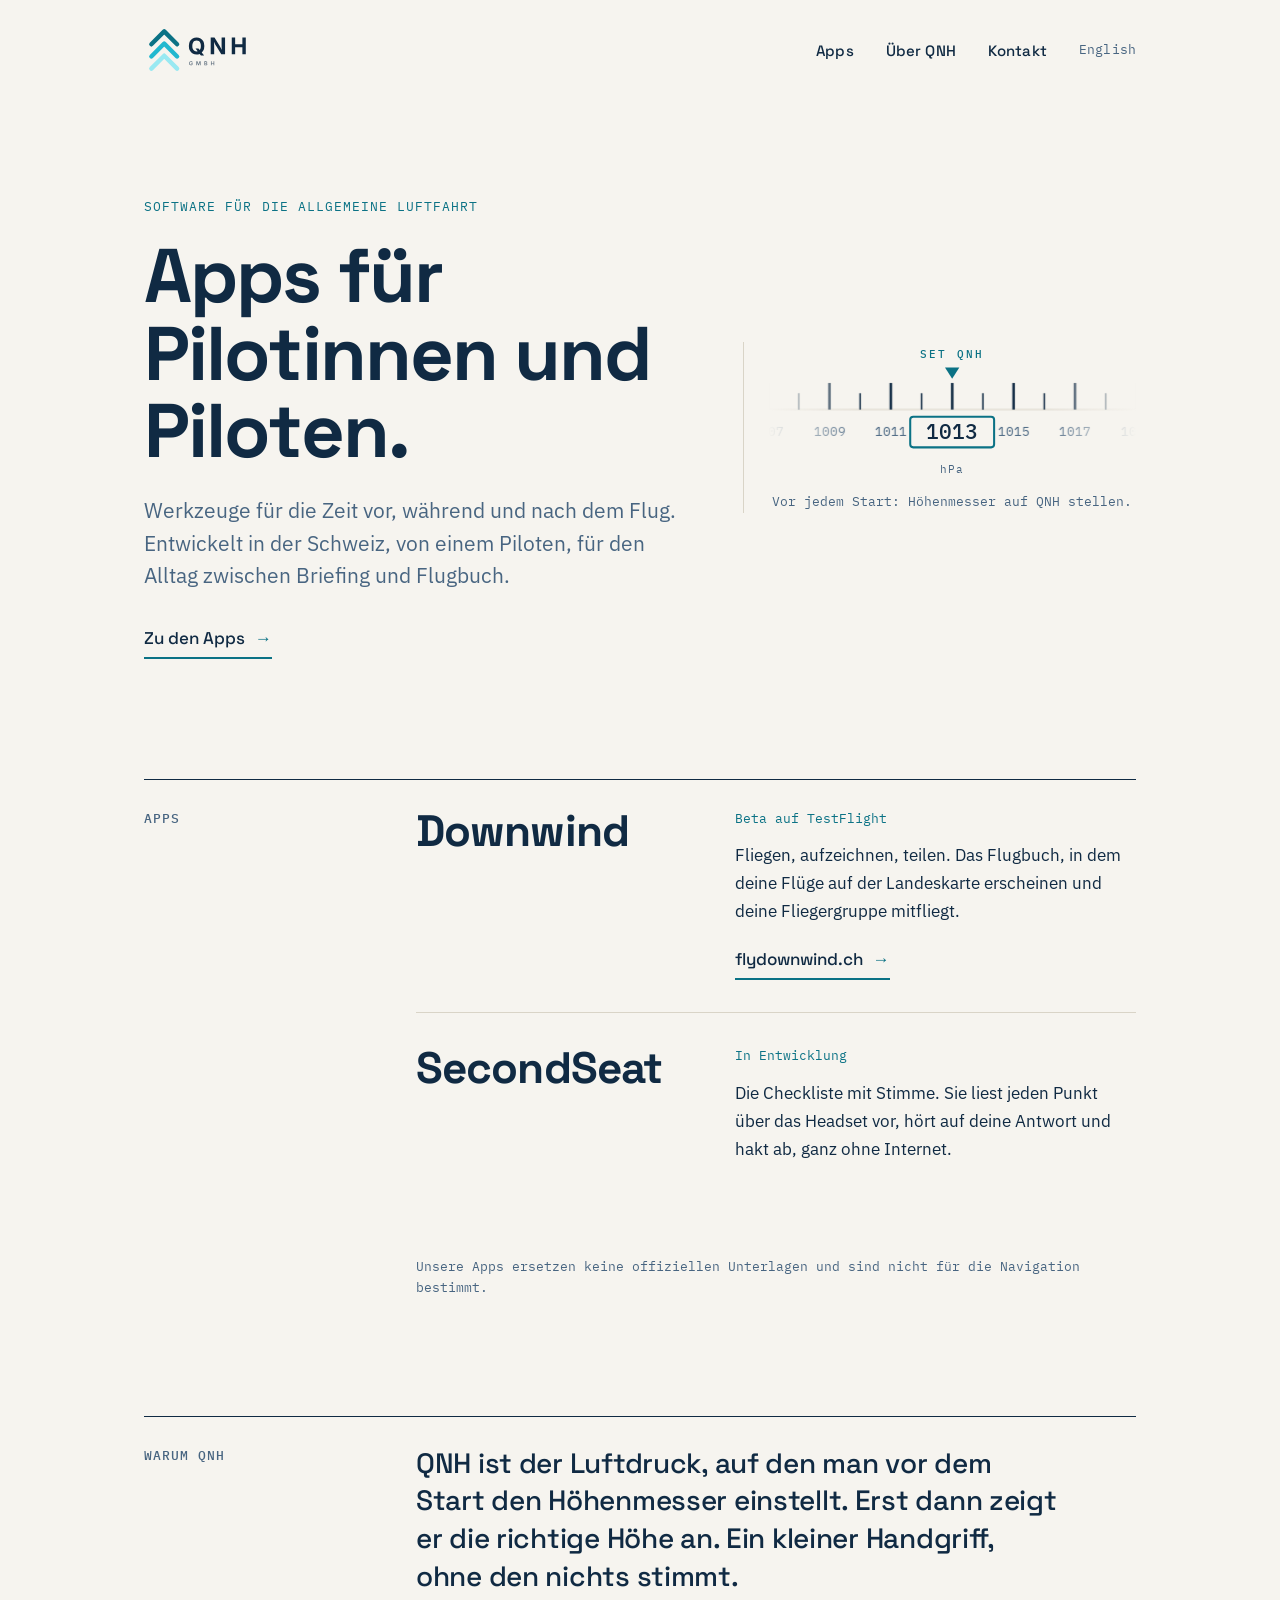
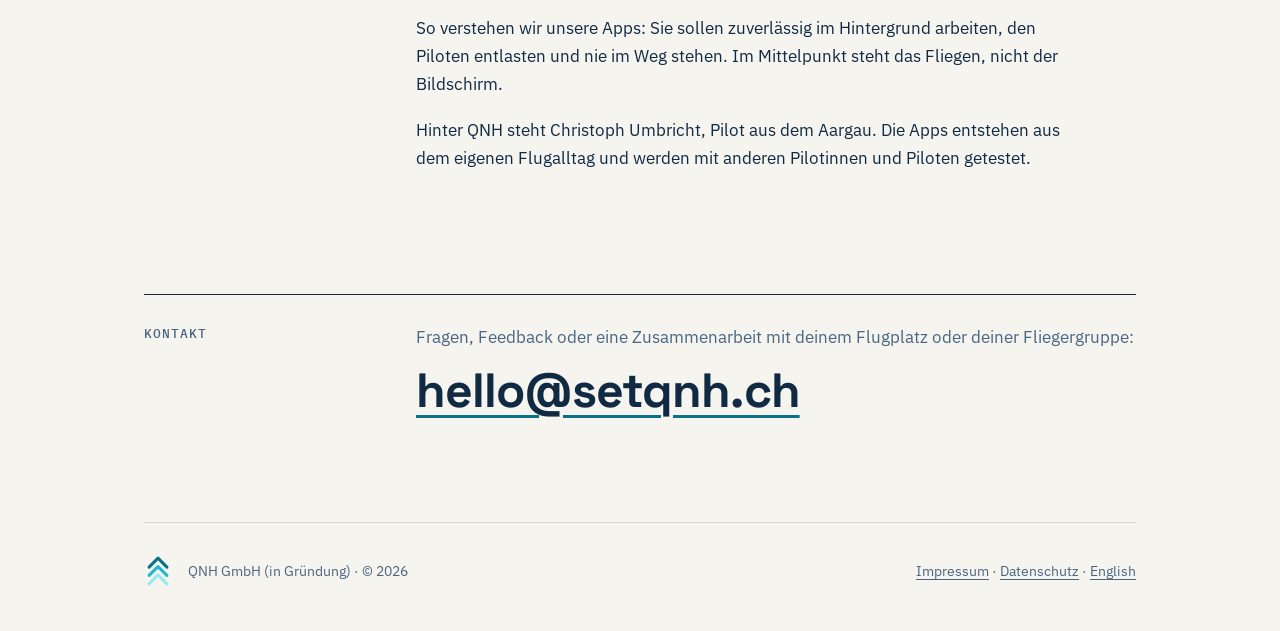
==== index.html @ a7235793 "setqnh.ch: company website (DE/EN), imprint, privacy draft, 404, hosting and social guides Co-Author" ====
<!doctype html>
<html lang="de">
<head>
<meta charset="utf-8">
<meta name="viewport" content="width=device-width, initial-scale=1">
<title>QNH – Apps für Pilotinnen und Piloten</title>
<meta name="description" content="QNH entwickelt Apps für die allgemeine Luftfahrt: Downwind und SecondSeat. Gebaut in der Schweiz, von einem Piloten.">
<link rel="canonical" href="https://setqnh.ch/">
<link rel="alternate" hreflang="de" href="https://setqnh.ch/">
<link rel="alternate" hreflang="en" href="https://setqnh.ch/en/">
<link rel="icon" href="/assets/favicon.svg" type="image/svg+xml">
<link rel="apple-touch-icon" href="/assets/apple-touch-icon.png">
<link rel="preload" href="/assets/fonts/space-grotesk-latin-700-normal.woff2" as="font" type="font/woff2" crossorigin>
<link rel="stylesheet" href="/assets/style.css">
<meta property="og:title" content="QNH – Apps für Pilotinnen und Piloten">
<meta property="og:description" content="QNH entwickelt Apps für die allgemeine Luftfahrt: Downwind und SecondSeat. Gebaut in der Schweiz, von einem Piloten.">
<meta property="og:image" content="https://setqnh.ch/assets/og.png">
<meta property="og:url" content="https://setqnh.ch/">
<meta name="theme-color" content="#F6F4EF">
</head>
<body>
<a class="skip" href="#main">Zum Inhalt springen</a>
<header class="site-head">
  <a class="brand" href="/"><img src="/assets/qnh-logo.svg" alt="QNH GmbH" width="150" height="70"></a>
  <nav aria-label="Hauptnavigation">
    <a href="/#apps">Apps</a>
    <a href="/#about">Über QNH</a>
    <a href="/#contact">Kontakt</a>
    <a class="lang" href="/en/" hreflang="en" lang="en">English</a>
  </nav>
</header>
<main id="main">
<section class="hero">
  <div class="hero-text">
    <p class="eyebrow">Software für die allgemeine Luftfahrt</p>
    <h1>Apps für Pilotinnen und Piloten.</h1>
    <p class="lead">Werkzeuge für die Zeit vor, während und nach dem Flug. Entwickelt in der Schweiz, von einem Piloten, für den Alltag zwischen Briefing und Flugbuch.</p>
    <a class="arrow-link" href="#apps">Zu den Apps</a>
  </div>
  <figure class="hero-scale">
    <svg class="scale" viewBox="0 0 360 140" role="img" aria-label="Höhenmesser-Einstellung, Standarddruck 1013 hPa">
  <defs><linearGradient id="fade" x1="0" x2="1"><stop offset="0" stop-color="#fff" stop-opacity="0"/><stop offset=".25" stop-color="#fff"/><stop offset=".75" stop-color="#fff"/><stop offset="1" stop-color="#fff" stop-opacity="0"/></linearGradient>
  <mask id="edges"><rect width="360" height="140" fill="url(#fade)"/></mask></defs>
  <text class="scale-label" x="180" y="16">SET QNH</text>
  <g mask="url(#edges)"><line class="base" x1="0" y1="66" x2="360" y2="66"/><g class="tape"><line class="major" x1="-120" y1="40" x2="-120" y2="66"/><text x="-120" y="92">1003</text><line class="" x1="-90" y1="50" x2="-90" y2="66"/><line class="major" x1="-60" y1="40" x2="-60" y2="66"/><text x="-60" y="92">1005</text><line class="" x1="-30" y1="50" x2="-30" y2="66"/><line class="major" x1="0" y1="40" x2="0" y2="66"/><text x="0" y="92">1007</text><line class="" x1="30" y1="50" x2="30" y2="66"/><line class="major" x1="60" y1="40" x2="60" y2="66"/><text x="60" y="92">1009</text><line class="" x1="90" y1="50" x2="90" y2="66"/><line class="major" x1="120" y1="40" x2="120" y2="66"/><text x="120" y="92">1011</text><line class="" x1="150" y1="50" x2="150" y2="66"/><line class="major" x1="180" y1="40" x2="180" y2="66"/><line class="" x1="210" y1="50" x2="210" y2="66"/><line class="major" x1="240" y1="40" x2="240" y2="66"/><text x="240" y="92">1015</text><line class="" x1="270" y1="50" x2="270" y2="66"/><line class="major" x1="300" y1="40" x2="300" y2="66"/><text x="300" y="92">1017</text><line class="" x1="330" y1="50" x2="330" y2="66"/><line class="major" x1="360" y1="40" x2="360" y2="66"/><text x="360" y="92">1019</text><line class="" x1="390" y1="50" x2="390" y2="66"/><line class="major" x1="420" y1="40" x2="420" y2="66"/><text x="420" y="92">1021</text><line class="" x1="450" y1="50" x2="450" y2="66"/><line class="major" x1="480" y1="40" x2="480" y2="66"/><text x="480" y="92">1023</text></g></g>
  <path class="index" d="M180 36 l-7 -11 h14 z"/>
  <rect class="window" x="139" y="73" width="82" height="30" rx="3"/>
  <text class="window-value" x="180" y="95">1013</text>
  <text class="scale-unit" x="180" y="128">hPa</text>
</svg>
    <figcaption>Vor jedem Start: Höhenmesser auf QNH stellen.</figcaption>
  </figure>
</section>

<section class="apps" id="apps" aria-labelledby="apps-title">
  <h2 id="apps-title" class="section-label">Apps</h2>
  <ul class="app-list">
    <li class="app">
      <h3>Downwind</h3>
      <p class="app-status">Beta auf TestFlight</p>
      <p class="app-text">Fliegen, aufzeichnen, teilen. Das Flugbuch, in dem deine Flüge auf der Landeskarte erscheinen und deine Fliegergruppe mitfliegt.</p>
      <a class="arrow-link" href="https://flydownwind.ch/de/">flydownwind.ch</a>
    </li>
    <li class="app">
      <h3>SecondSeat</h3>
      <p class="app-status">In Entwicklung</p>
      <p class="app-text">Die Checkliste mit Stimme. Sie liest jeden Punkt über das Headset vor, hört auf deine Antwort und hakt ab, ganz ohne Internet.</p>
      
    </li>
  </ul>
  <p class="fine">Unsere Apps ersetzen keine offiziellen Unterlagen und sind nicht für die Navigation bestimmt.</p>
</section>

<section class="about" id="about" aria-labelledby="about-title">
  <h2 id="about-title" class="section-label">Warum QNH</h2>
  <div class="about-text">
    <p class="about-first">QNH ist der Luftdruck, auf den man vor dem Start den Höhenmesser einstellt. Erst dann zeigt er die richtige Höhe an. Ein kleiner Handgriff, ohne den nichts stimmt.</p>
    <p>So verstehen wir unsere Apps: Sie sollen zuverlässig im Hintergrund arbeiten, den Piloten entlasten und nie im Weg stehen. Im Mittelpunkt steht das Fliegen, nicht der Bildschirm.</p>
    <p>Hinter QNH steht Christoph Umbricht, Pilot aus dem Aargau. Die Apps entstehen aus dem eigenen Flugalltag und werden mit anderen Pilotinnen und Piloten getestet.</p>
  </div>
</section>

<section class="contact" id="contact" aria-labelledby="contact-title">
  <h2 id="contact-title" class="section-label">Kontakt</h2>
  <div>
    <p>Fragen, Feedback oder eine Zusammenarbeit mit deinem Flugplatz oder deiner Fliegergruppe:</p>
    <a class="mail" href="mailto:hello@setqnh.ch">hello@setqnh.ch</a>
  </div>
</section>
</main>
<footer class="site-foot">
  <img src="/assets/qnh-symbol.svg" alt="" width="28" height="40">
  <p>QNH GmbH (in Gründung) · © 2026</p>
  <p><a href="/impressum/">Impressum</a> · <a href="/datenschutz/">Datenschutz</a> · <a href="/en/" hreflang="en" lang="en">English</a></p>
</footer>
</body>
</html>
---- assets/style.css ----
/* setqnh.ch – QNH GmbH. Self-hosted fonts (SIL OFL), no third-party requests. */

@font-face { font-family: "Space Grotesk"; src: url(fonts/space-grotesk-latin-500-normal.woff2) format("woff2"); font-weight: 500; font-display: swap; }
@font-face { font-family: "Space Grotesk"; src: url(fonts/space-grotesk-latin-700-normal.woff2) format("woff2"); font-weight: 700; font-display: swap; }
@font-face { font-family: "IBM Plex Sans"; src: url(fonts/ibm-plex-sans-latin-400-normal.woff2) format("woff2"); font-weight: 400; font-display: swap; }
@font-face { font-family: "IBM Plex Sans"; src: url(fonts/ibm-plex-sans-latin-400-italic.woff2) format("woff2"); font-weight: 400; font-style: italic; font-display: swap; }
@font-face { font-family: "IBM Plex Sans"; src: url(fonts/ibm-plex-sans-latin-600-normal.woff2) format("woff2"); font-weight: 600; font-display: swap; }
@font-face { font-family: "IBM Plex Mono"; src: url(fonts/ibm-plex-mono-latin-400-normal.woff2) format("woff2"); font-weight: 400; font-display: swap; }
@font-face { font-family: "IBM Plex Mono"; src: url(fonts/ibm-plex-mono-latin-500-normal.woff2) format("woff2"); font-weight: 500; font-display: swap; }

:root {
  /* chart paper, ink, one instrument-teal accent */
  --paper: #f6f4ef;
  --ink: #102a43;
  --ink-soft: #486581;
  --rule: #d9d4c7;
  --accent: #0b7285;
  --accent-light: #99e9f2;

  --display: "Space Grotesk", "Segoe UI", Arial, sans-serif;
  --body: "IBM Plex Sans", "Segoe UI", Arial, sans-serif;
  --mono: "IBM Plex Mono", Consolas, monospace;

  --gutter: clamp(16px, 5vw, 64px);
  --max: 1120px;
  color-scheme: light;
}

* { box-sizing: border-box; }
html { scroll-behavior: smooth; }
@media (prefers-reduced-motion: reduce) { html { scroll-behavior: auto; } }

body {
  margin: 0;
  background: var(--paper);
  color: var(--ink);
  font: 400 17px/1.65 var(--body);
  -webkit-font-smoothing: antialiased;
  text-rendering: optimizeLegibility;
}

a { color: var(--accent); text-underline-offset: 3px; text-decoration-thickness: 1px; }
a:hover { text-decoration-thickness: 2px; }
:focus-visible { outline: 2px solid var(--accent); outline-offset: 3px; border-radius: 2px; }

.skip { position: absolute; left: -9999px; }
.skip:focus { left: var(--gutter); top: 8px; background: var(--ink); color: var(--paper); padding: 8px 12px; z-index: 10; }

/* ---- header / footer ---- */
.site-head, main, .site-foot { max-width: var(--max); margin: 0 auto; padding-left: var(--gutter); padding-right: var(--gutter); }
.site-head { display: flex; align-items: center; justify-content: space-between; gap: 16px; padding-top: 24px; padding-bottom: 24px; flex-wrap: wrap; }
.brand img { display: block; height: 52px; width: auto; }
.site-head nav { display: flex; gap: clamp(14px, 3vw, 32px); font: 500 15px/1 var(--display); letter-spacing: 0.01em; }
.site-head nav a { color: var(--ink); text-decoration: none; padding: 12px 0; }
.site-head nav a:hover { color: var(--accent); }
.site-head nav .lang { color: var(--ink-soft); font-family: var(--mono); font-size: 13px; font-weight: 400; }

.site-foot { width: calc(100% - 2 * var(--gutter)); max-width: calc(var(--max) - 2 * var(--gutter)); padding: 28px 0 40px; border-top: 1px solid var(--rule); display: grid; grid-template-columns: auto 1fr auto; gap: 16px; align-items: center; font-size: 14px; color: var(--ink-soft); }
.site-foot p { margin: 0; }
.site-foot a { color: var(--ink-soft); }

/* ---- type ---- */
h1, h2, h3 { font-family: var(--display); font-weight: 700; color: var(--ink); }
h1 { font-size: clamp(40px, 7vw, 76px); line-height: 1.02; letter-spacing: -0.025em; margin: 0 0 24px; }
.eyebrow, .section-label, .app-status, figcaption, .fine { font-family: var(--mono); }
.eyebrow { font-size: 13px; letter-spacing: 0.08em; text-transform: uppercase; color: var(--accent); margin: 0 0 20px; }
.lead { font-size: clamp(18px, 2vw, 21px); line-height: 1.55; color: var(--ink-soft); max-width: 34em; margin: 0 0 28px; }
.section-label { font-size: 13px; font-weight: 500; letter-spacing: 0.08em; text-transform: uppercase; color: var(--ink-soft); margin: 0; }
.fine { font-size: 13px; color: var(--ink-soft); }

.arrow-link { font: 500 17px/1 var(--display); color: var(--ink); text-decoration: none; display: inline-flex; align-items: center; gap: 10px; padding: 10px 0; border-bottom: 2px solid var(--accent); }
.arrow-link::after { content: "→"; color: var(--accent); transition: transform 0.2s ease; }
.arrow-link:hover::after { transform: translateX(4px); }

/* ---- hero ---- */
.hero { display: grid; gap: 48px; padding: clamp(32px, 8vw, 96px) 0 clamp(56px, 10vw, 120px); }
.hero-scale { margin: 0; }
.hero-scale figcaption { font-size: 13px; color: var(--ink-soft); text-align: center; margin-top: 6px; }
@media (min-width: 900px) {
  .hero { grid-template-columns: 7fr 5fr; align-items: center; }
  .hero-scale { padding-left: 24px; border-left: 1px solid var(--rule); }
}

.scale { width: 100%; max-width: 460px; display: block; margin: 0 auto; overflow: visible; }
.scale line { stroke: var(--ink); stroke-width: 1.5; }
.scale line.major { stroke-width: 2.5; }
.scale line.base { stroke: var(--rule); stroke-width: 1; }
.scale text { font-family: var(--mono); font-size: 13px; fill: var(--ink-soft); text-anchor: middle; }
.scale .scale-label { font-size: 11px; letter-spacing: 0.2em; fill: var(--accent); font-weight: 500; }
.scale .scale-unit { font-size: 11px; letter-spacing: 0.1em; }
.scale .index { fill: var(--accent); }
.scale .window { fill: var(--paper); stroke: var(--accent); stroke-width: 2; }
.scale .window-value { font-family: var(--mono); font-size: 21px; font-weight: 500; fill: var(--ink); }
.scale .tape { animation: set-qnh 1.8s cubic-bezier(0.2, 0.7, 0.2, 1) 0.3s both; }
@keyframes set-qnh { from { transform: translateX(120px); } to { transform: none; } }
@media (prefers-reduced-motion: reduce) { .scale .tape { animation: none; } }

/* ---- sections ---- */
.apps, .about, .contact { border-top: 1px solid var(--ink); padding: 28px 0 clamp(56px, 9vw, 104px); display: grid; gap: 24px; }
@media (min-width: 900px) {
  .apps, .about, .contact { grid-template-columns: 3fr 9fr; gap: 32px; }
  .apps .fine { grid-column: 2; }
}

.app-list { list-style: none; margin: 0; padding: 0; }
.app { display: grid; gap: 4px 32px; padding: 0 0 32px; margin-bottom: 32px; border-bottom: 1px solid var(--rule); }
.app:last-child { border-bottom: 0; margin-bottom: 0; }
.app h3 { font-size: clamp(30px, 4vw, 44px); line-height: 1.05; letter-spacing: -0.02em; margin: 0; }
.app-status { font-size: 13px; color: var(--accent); margin: 0 0 8px; }
.app-text { margin: 0 0 12px; max-width: 32em; }
.app .arrow-link { justify-self: start; }

@media (min-width: 700px) {
  .app { grid-template-columns: minmax(200px, 5fr) 7fr; }
  .app h3 { grid-row: span 3; }
  .app-status { align-self: end; }
}

.about-text { max-width: 38em; }
.about-text p { margin: 0 0 18px; }
.about-first { font: 500 clamp(22px, 2.6vw, 28px)/1.35 var(--display); letter-spacing: -0.01em; color: var(--ink); }

.contact p { margin: 0 0 12px; color: var(--ink-soft); }
.mail { font: 700 clamp(26px, 4.4vw, 48px)/1.15 var(--display); letter-spacing: -0.02em; color: var(--ink); text-decoration-color: var(--accent); text-decoration-thickness: 3px; text-underline-offset: 8px; overflow-wrap: anywhere; }
.mail:hover { color: var(--accent); }

/* ---- legal pages, 404 ---- */
.doc { max-width: 40em; padding: clamp(24px, 6vw, 64px) 0 80px; }
.doc h1 { font-size: clamp(36px, 6vw, 56px); }
.doc h2 { font-size: 20px; margin: 32px 0 6px; }
.doc p { margin: 0 0 14px; }

.lost { min-height: 80vh; display: flex; flex-direction: column; justify-content: center; }
.lost h1 { max-width: 12em; }
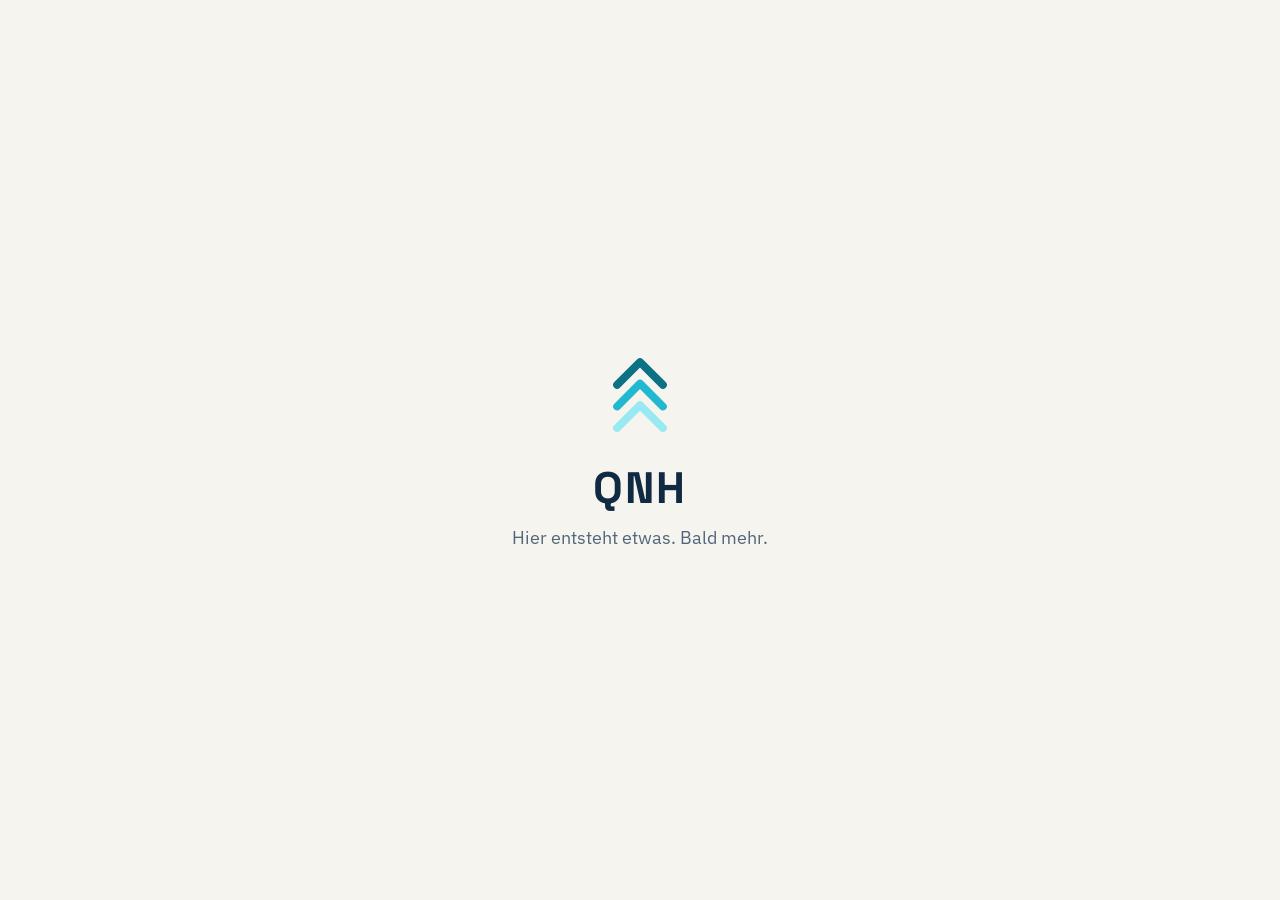
==== commit ca4e1c9b: "Placeholder until the GmbH is founded (full site kept in branch volle-website) Co-Authored-By: Claud" ====
--- a/index.html
+++ b/index.html
@@ -3,95 +3,28 @@
 <head>
 <meta charset="utf-8">
 <meta name="viewport" content="width=device-width, initial-scale=1">
-<title>QNH – Apps für Pilotinnen und Piloten</title>
-<meta name="description" content="QNH entwickelt Apps für die allgemeine Luftfahrt: Downwind und SecondSeat. Gebaut in der Schweiz, von einem Piloten.">
-<link rel="canonical" href="https://setqnh.ch/">
-<link rel="alternate" hreflang="de" href="https://setqnh.ch/">
-<link rel="alternate" hreflang="en" href="https://setqnh.ch/en/">
+<meta name="robots" content="noindex, nofollow">
+<title>QNH</title>
 <link rel="icon" href="/assets/favicon.svg" type="image/svg+xml">
 <link rel="apple-touch-icon" href="/assets/apple-touch-icon.png">
-<link rel="preload" href="/assets/fonts/space-grotesk-latin-700-normal.woff2" as="font" type="font/woff2" crossorigin>
-<link rel="stylesheet" href="/assets/style.css">
-<meta property="og:title" content="QNH – Apps für Pilotinnen und Piloten">
-<meta property="og:description" content="QNH entwickelt Apps für die allgemeine Luftfahrt: Downwind und SecondSeat. Gebaut in der Schweiz, von einem Piloten.">
-<meta property="og:image" content="https://setqnh.ch/assets/og.png">
-<meta property="og:url" content="https://setqnh.ch/">
-<meta name="theme-color" content="#F6F4EF">
+<style>
+@font-face { font-family: "Space Grotesk"; src: url(/assets/fonts/space-grotesk-latin-700-normal.woff2) format("woff2"); font-weight: 700; font-display: swap; }
+@font-face { font-family: "IBM Plex Sans"; src: url(/assets/fonts/ibm-plex-sans-latin-400-normal.woff2) format("woff2"); font-weight: 400; font-display: swap; }
+:root { --paper: #F6F4EF; --ink: #102A43; --muted: #52667a; color-scheme: light dark; }
+@media (prefers-color-scheme: dark) { :root { --paper: #0B1A28; --ink: #E6EDF3; --muted: #8AA1B8; } }
+html, body { height: 100%; margin: 0; }
+body { background: var(--paper); color: var(--ink); font: 18px/1.5 "IBM Plex Sans", system-ui, sans-serif; display: grid; place-items: center; padding: 24px; box-sizing: border-box; }
+main { text-align: center; }
+img { width: 72px; height: auto; }
+h1 { font: 700 44px/1 "Space Grotesk", system-ui, sans-serif; letter-spacing: 0.04em; margin: 18px 0 14px; }
+p { margin: 0; color: var(--muted); }
+</style>
 </head>
 <body>
-<a class="skip" href="#main">Zum Inhalt springen</a>
-<header class="site-head">
-  <a class="brand" href="/"><img src="/assets/qnh-logo.svg" alt="QNH GmbH" width="150" height="70"></a>
-  <nav aria-label="Hauptnavigation">
-    <a href="/#apps">Apps</a>
-    <a href="/#about">Über QNH</a>
-    <a href="/#contact">Kontakt</a>
-    <a class="lang" href="/en/" hreflang="en" lang="en">English</a>
-  </nav>
-</header>
-<main id="main">
-<section class="hero">
-  <div class="hero-text">
-    <p class="eyebrow">Software für die allgemeine Luftfahrt</p>
-    <h1>Apps für Pilotinnen und Piloten.</h1>
-    <p class="lead">Werkzeuge für die Zeit vor, während und nach dem Flug. Entwickelt in der Schweiz, von einem Piloten, für den Alltag zwischen Briefing und Flugbuch.</p>
-    <a class="arrow-link" href="#apps">Zu den Apps</a>
-  </div>
-  <figure class="hero-scale">
-    <svg class="scale" viewBox="0 0 360 140" role="img" aria-label="Höhenmesser-Einstellung, Standarddruck 1013 hPa">
-  <defs><linearGradient id="fade" x1="0" x2="1"><stop offset="0" stop-color="#fff" stop-opacity="0"/><stop offset=".25" stop-color="#fff"/><stop offset=".75" stop-color="#fff"/><stop offset="1" stop-color="#fff" stop-opacity="0"/></linearGradient>
-  <mask id="edges"><rect width="360" height="140" fill="url(#fade)"/></mask></defs>
-  <text class="scale-label" x="180" y="16">SET QNH</text>
-  <g mask="url(#edges)"><line class="base" x1="0" y1="66" x2="360" y2="66"/><g class="tape"><line class="major" x1="-120" y1="40" x2="-120" y2="66"/><text x="-120" y="92">1003</text><line class="" x1="-90" y1="50" x2="-90" y2="66"/><line class="major" x1="-60" y1="40" x2="-60" y2="66"/><text x="-60" y="92">1005</text><line class="" x1="-30" y1="50" x2="-30" y2="66"/><line class="major" x1="0" y1="40" x2="0" y2="66"/><text x="0" y="92">1007</text><line class="" x1="30" y1="50" x2="30" y2="66"/><line class="major" x1="60" y1="40" x2="60" y2="66"/><text x="60" y="92">1009</text><line class="" x1="90" y1="50" x2="90" y2="66"/><line class="major" x1="120" y1="40" x2="120" y2="66"/><text x="120" y="92">1011</text><line class="" x1="150" y1="50" x2="150" y2="66"/><line class="major" x1="180" y1="40" x2="180" y2="66"/><line class="" x1="210" y1="50" x2="210" y2="66"/><line class="major" x1="240" y1="40" x2="240" y2="66"/><text x="240" y="92">1015</text><line class="" x1="270" y1="50" x2="270" y2="66"/><line class="major" x1="300" y1="40" x2="300" y2="66"/><text x="300" y="92">1017</text><line class="" x1="330" y1="50" x2="330" y2="66"/><line class="major" x1="360" y1="40" x2="360" y2="66"/><text x="360" y="92">1019</text><line class="" x1="390" y1="50" x2="390" y2="66"/><line class="major" x1="420" y1="40" x2="420" y2="66"/><text x="420" y="92">1021</text><line class="" x1="450" y1="50" x2="450" y2="66"/><line class="major" x1="480" y1="40" x2="480" y2="66"/><text x="480" y="92">1023</text></g></g>
-  <path class="index" d="M180 36 l-7 -11 h14 z"/>
-  <rect class="window" x="139" y="73" width="82" height="30" rx="3"/>
-  <text class="window-value" x="180" y="95">1013</text>
-  <text class="scale-unit" x="180" y="128">hPa</text>
-</svg>
-    <figcaption>Vor jedem Start: Höhenmesser auf QNH stellen.</figcaption>
-  </figure>
-</section>
-
-<section class="apps" id="apps" aria-labelledby="apps-title">
-  <h2 id="apps-title" class="section-label">Apps</h2>
-  <ul class="app-list">
-    <li class="app">
-      <h3>Downwind</h3>
-      <p class="app-status">Beta auf TestFlight</p>
-      <p class="app-text">Fliegen, aufzeichnen, teilen. Das Flugbuch, in dem deine Flüge auf der Landeskarte erscheinen und deine Fliegergruppe mitfliegt.</p>
-      <a class="arrow-link" href="https://flydownwind.ch/de/">flydownwind.ch</a>
-    </li>
-    <li class="app">
-      <h3>SecondSeat</h3>
-      <p class="app-status">In Entwicklung</p>
-      <p class="app-text">Die Checkliste mit Stimme. Sie liest jeden Punkt über das Headset vor, hört auf deine Antwort und hakt ab, ganz ohne Internet.</p>
-      
-    </li>
-  </ul>
-  <p class="fine">Unsere Apps ersetzen keine offiziellen Unterlagen und sind nicht für die Navigation bestimmt.</p>
-</section>
-
-<section class="about" id="about" aria-labelledby="about-title">
-  <h2 id="about-title" class="section-label">Warum QNH</h2>
-  <div class="about-text">
-    <p class="about-first">QNH ist der Luftdruck, auf den man vor dem Start den Höhenmesser einstellt. Erst dann zeigt er die richtige Höhe an. Ein kleiner Handgriff, ohne den nichts stimmt.</p>
-    <p>So verstehen wir unsere Apps: Sie sollen zuverlässig im Hintergrund arbeiten, den Piloten entlasten und nie im Weg stehen. Im Mittelpunkt steht das Fliegen, nicht der Bildschirm.</p>
-    <p>Hinter QNH steht Christoph Umbricht, Pilot aus dem Aargau. Die Apps entstehen aus dem eigenen Flugalltag und werden mit anderen Pilotinnen und Piloten getestet.</p>
-  </div>
-</section>
-
-<section class="contact" id="contact" aria-labelledby="contact-title">
-  <h2 id="contact-title" class="section-label">Kontakt</h2>
-  <div>
-    <p>Fragen, Feedback oder eine Zusammenarbeit mit deinem Flugplatz oder deiner Fliegergruppe:</p>
-    <a class="mail" href="mailto:hello@setqnh.ch">hello@setqnh.ch</a>
-  </div>
-</section>
+<main>
+  <img src="/assets/qnh-symbol.svg" alt="">
+  <h1>QNH</h1>
+  <p>Hier entsteht etwas. Bald mehr.</p>
 </main>
-<footer class="site-foot">
-  <img src="/assets/qnh-symbol.svg" alt="" width="28" height="40">
-  <p>QNH GmbH (in Gründung) · © 2026</p>
-  <p><a href="/impressum/">Impressum</a> · <a href="/datenschutz/">Datenschutz</a> · <a href="/en/" hreflang="en" lang="en">English</a></p>
-</footer>
 </body>
 </html>
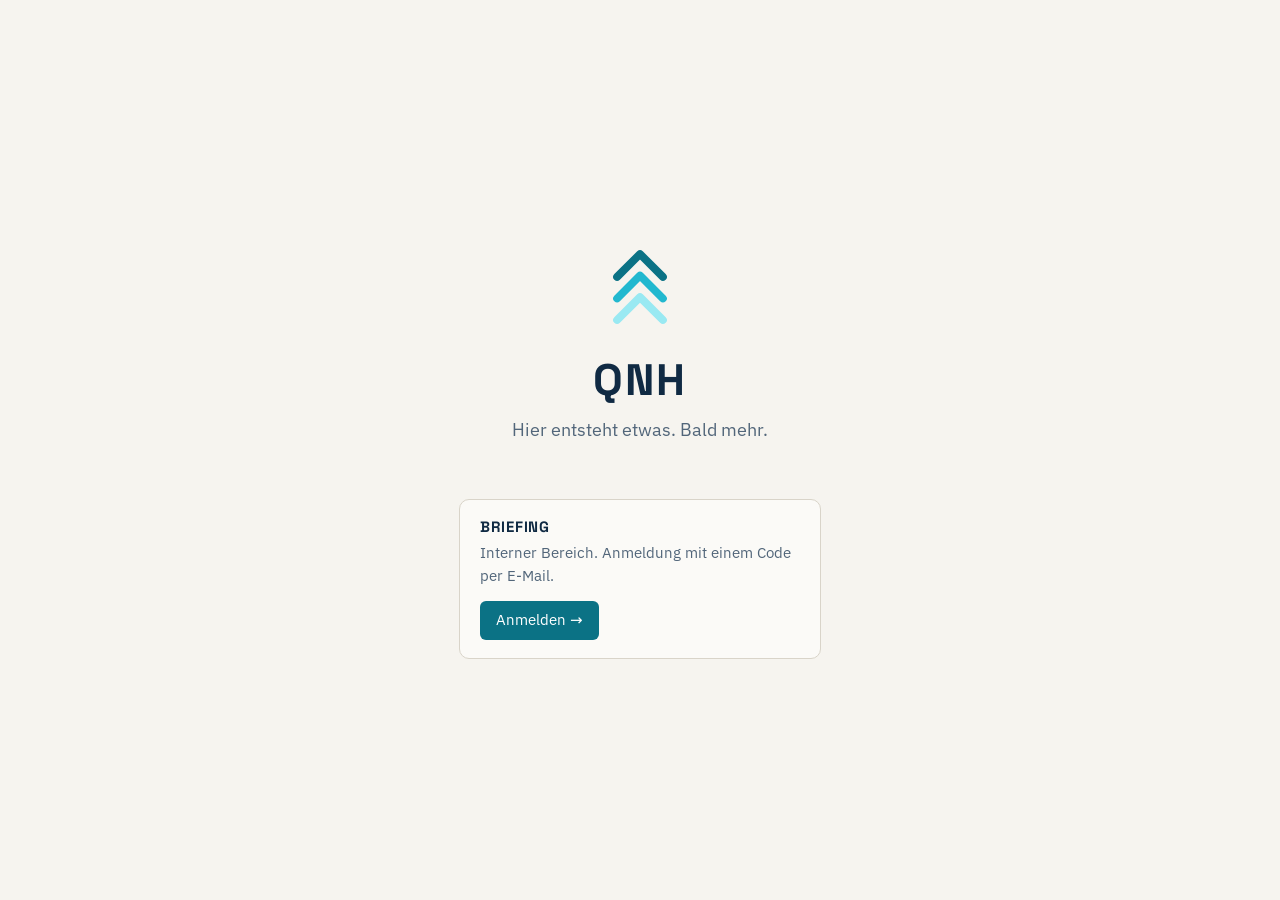
==== commit 8f366ede: "Placeholder: small "Briefing" login box linking to the protected briefing tool Co-Authored-By: Claud" ====
--- a/index.html
+++ b/index.html
@@ -10,14 +10,20 @@
 <style>
 @font-face { font-family: "Space Grotesk"; src: url(/assets/fonts/space-grotesk-latin-700-normal.woff2) format("woff2"); font-weight: 700; font-display: swap; }
 @font-face { font-family: "IBM Plex Sans"; src: url(/assets/fonts/ibm-plex-sans-latin-400-normal.woff2) format("woff2"); font-weight: 400; font-display: swap; }
-:root { --paper: #F6F4EF; --ink: #102A43; --muted: #52667a; color-scheme: light dark; }
-@media (prefers-color-scheme: dark) { :root { --paper: #0B1A28; --ink: #E6EDF3; --muted: #8AA1B8; } }
+:root { --paper: #F6F4EF; --ink: #102A43; --muted: #52667a; --accent: #0B7285; --line: #d9d4c9; --card: #fbfaf7; color-scheme: light dark; }
+@media (prefers-color-scheme: dark) { :root { --paper: #0B1A28; --ink: #E6EDF3; --muted: #8AA1B8; --accent: #3BB3C4; --line: #22374b; --card: #10243a; } }
 html, body { height: 100%; margin: 0; }
 body { background: var(--paper); color: var(--ink); font: 18px/1.5 "IBM Plex Sans", system-ui, sans-serif; display: grid; place-items: center; padding: 24px; box-sizing: border-box; }
 main { text-align: center; }
 img { width: 72px; height: auto; }
 h1 { font: 700 44px/1 "Space Grotesk", system-ui, sans-serif; letter-spacing: 0.04em; margin: 18px 0 14px; }
 p { margin: 0; color: var(--muted); }
+.login { margin: 56px auto 0; max-width: 320px; text-align: left; background: var(--card); border: 1px solid var(--line); border-radius: 10px; padding: 18px 20px; }
+.login h2 { font: 700 15px/1.2 "Space Grotesk", system-ui, sans-serif; letter-spacing: 0.06em; text-transform: uppercase; margin: 0 0 6px; }
+.login p { font-size: 15px; }
+.login a { display: inline-block; margin-top: 14px; background: var(--accent); color: #fff; text-decoration: none; font-size: 15px; padding: 8px 16px; border-radius: 6px; }
+.login a:hover, .login a:focus-visible { filter: brightness(1.1); }
+.login a:focus-visible { outline: 2px solid var(--ink); outline-offset: 2px; }
 </style>
 </head>
 <body>
@@ -25,6 +31,11 @@
   <img src="/assets/qnh-symbol.svg" alt="">
   <h1>QNH</h1>
   <p>Hier entsteht etwas. Bald mehr.</p>
+  <section class="login" aria-labelledby="login-h">
+    <h2 id="login-h">Briefing</h2>
+    <p>Interner Bereich. Anmeldung mit einem Code per E-Mail.</p>
+    <a href="https://setqnh-briefing.pages.dev/">Anmelden →</a>
+  </section>
 </main>
 </body>
 </html>
